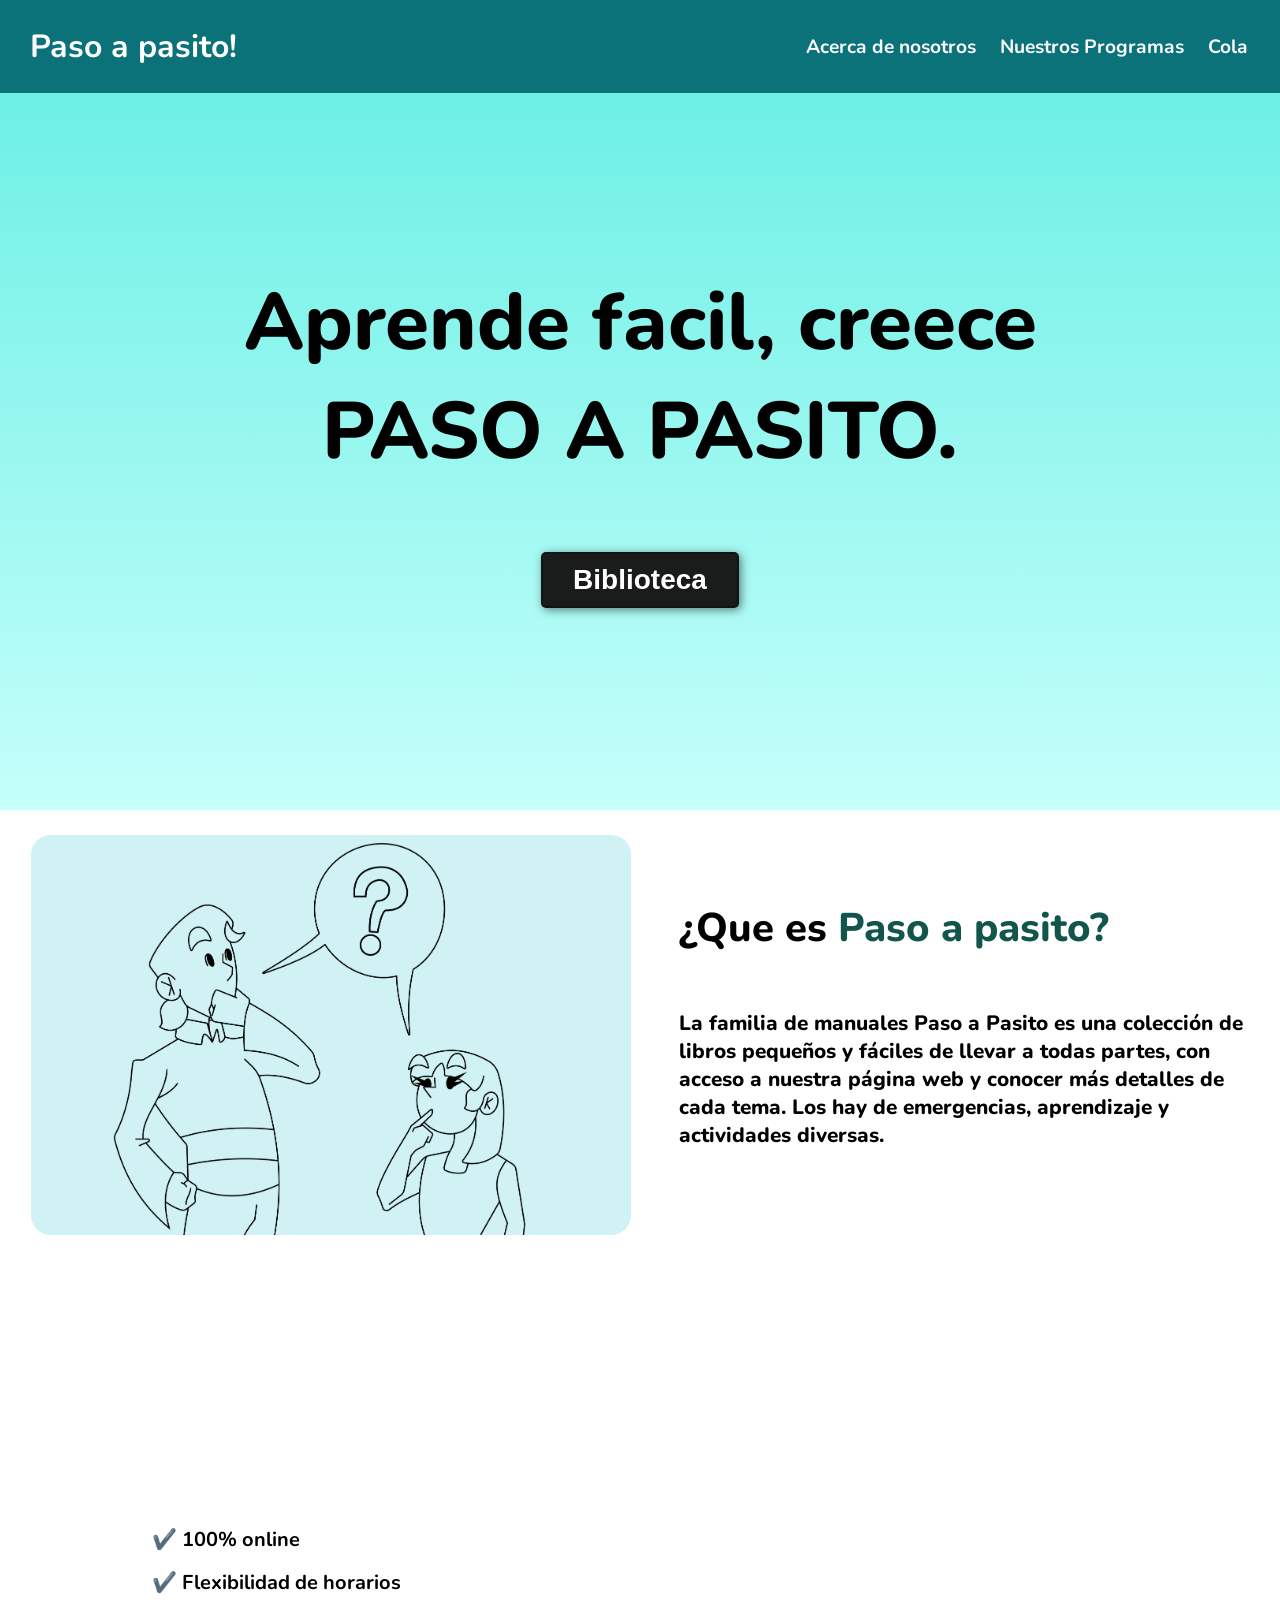
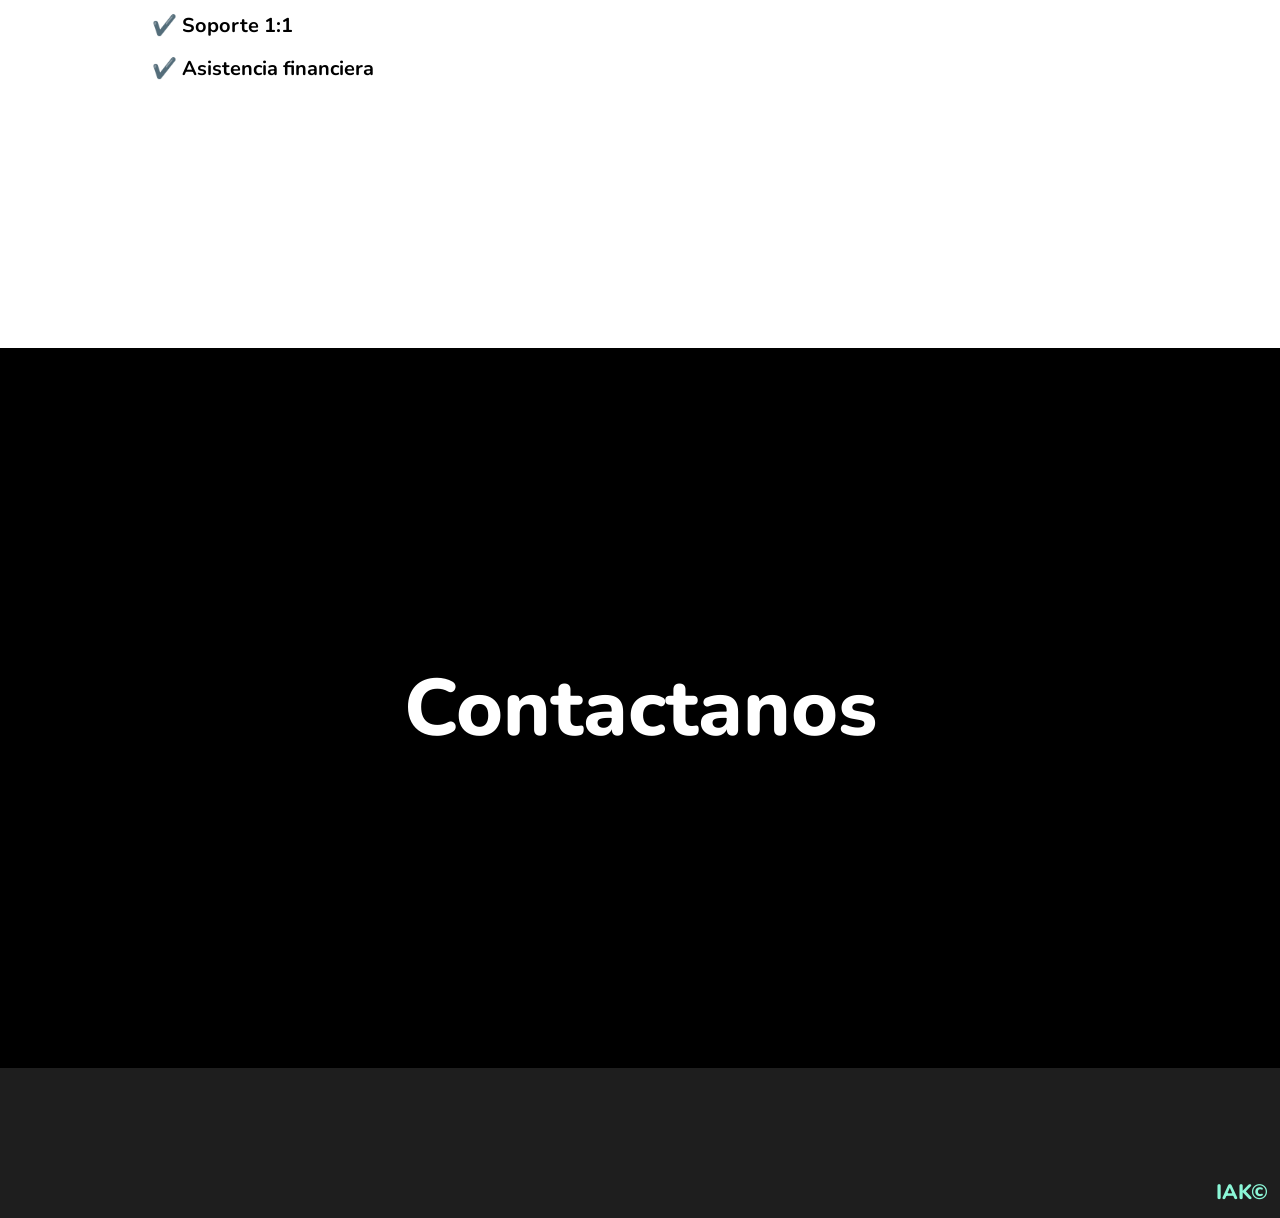
==== index.html @ 9167495b "primer comit" ====
<!DOCTYPE html>
<html lang="en">
<head>
    <title>Paso a pasito!</title>
    <link rel="stylesheet" href="index.css">
</head>
<body>
    <header>
        <div class="container">
            <p class="logo">Paso a pasito!</p>
            <nav>
                <a href="#somos-proya">Acerca de nosotros</a>
                <a href="#nuestros-programas">Nuestros Programas</a>
                <a href="#caracteristicas">Cola</a>
            </nav>
        </div>
    </header>

    <section id="hero">
        <h1>Aprende facil, creece <br>PASO A PASITO.</h1>
        <a href="Biblioteca.html">
            <button>Biblioteca</button>
        </a>
    </section>

    <section id="somos-proya">
        <div class="container">
            <div class="img-container"></div>
            <div class="texto">

                <h2>¿Que es <span class="color-acento">Paso a pasito?</span></h2>
                <p>La familia de manuales Paso a Pasito es una colección de libros pequeños y fáciles de llevar a todas partes, con acceso a nuestra página web y conocer más detalles de cada tema. 
                    Los hay de emergencias, aprendizaje y actividades diversas.</p>
            </div>
        </div>
    </section>


    <section id="caracteristicas">
        <div class="container">
            <ul>
                <li>✔️ 100% online</li>
                <li>✔️ Flexibilidad de horarios</li>
                <li>✔️ Soporte 1:1</li>
                <li>✔️ Asistencia financiera</li>
            </ul>
        </div>
    </section>

    <section id="final">
        <h2>Contactanos</h2>
    </section>

    <footer>
        <div class="container">
            <p>IAK&copy; </p>
        </div>
    </footer>
</body>
</html>
---- index.css ----
@import url('https://fonts.googleapis.com/css2?family=Nunito:wght@300;400;600;700;900&display=swap');
*{
    box-sizing: border-box;
}

html{
    scroll-behavior: smooth;
}

body{
    font-family: 'Nunito', sans-serif;
    margin: 0;
}

h1{ font-size: 3.5em; font-weight: 800; }
h2{ font-size: 2.5em; font-weight: 800; }
h3{ font-size: 2.5em; font-weight: 800; }
p{ font-size: 1.3em;font-weight: 800;}
ul{ list-style: none;}
li{ font-size: 1.25em;}

button{
    font-size: 1.25em;
    font-weight: bold;
    padding: 10px 30px;
    border-radius: 5px;
    border: 2px solid rgba(0,0,0,0.3);
    box-shadow: 2px 2px 10px rgba(0,0,0,0.5);
    color: white;
    background-color: rgb(26, 27, 27);
}

button:hover{
    background-color: rgb(157, 253, 232);
}

.container{
    max-width: 1400px;
    margin: auto;
}

.color-acento{ color:rgb(17, 85, 76); }

header{
    background-color: rgb(11, 114, 122);
    
}

header .logo{
    margin: 0;
    padding: 25px 30px;
    font-weight: bold;
    color: rgb(255, 255, 255);
    font-size: 2em;
}

header .container{
    display: flex;
    flex-direction: column;
    align-items: center;
}

header nav{
    display: flex;
    flex-direction: column;
    text-align: center;
    padding-bottom: 25px;
}

header a{
    padding: 5px 12px;
    text-decoration: none;
    font-weight: bold;
    color: rgb(255, 255, 255);
    font-size: 1.2em; 
}

header a:hover{
    color: rgb(158, 255, 234);
}

#hero{
    display: flex;
    align-items: center;
    justify-content: center;
    text-align: center;
    flex-direction: column;
    height: 90vh;
    background-image: linear-gradient(
        0deg,
        rgba(159, 255, 249, 0.603),
        rgba(98,238,226)
    )
    ,url("media/hero.jpg");
    background-repeat: no-repeat;
    background-size: cover;
    background-position: center center;
}

#hero h1{
    color: rgb(-10, -10, -10);
}

#hero button{
    font-size: 1.75em;
}

#somos-proya .container{
    text-align: center;
    padding: 25px 12px;
    background-color: rgb(255, 255, 255);
}


#caracteristicas .container{
    text-align: center;
    padding: 250px 12px;
}

#caracteristicas li{#nuestros-programas{
    background-color: rgb(161, 230, 213);
    color: white;
    text-align: center;
}



    margin: 16px 0px;
    font-weight: bold;
}

#final{
    display: flex;
    flex-direction: column;
    justify-content: center;
    align-items: center;
    text-align: center;
    background-color: rgb(0, 0, 0);
    color: white;
    height: 80vh;
}

#final h2{
    font-size: 10vw;
}

#final button{
    font-size: 5vw;
}

footer{
    background-color: rgb(30, 30, 30);
}

footer p{
    margin: 0;
    padding: 12px;
    color: rgb(139, 247, 215);
}

footer .container{
    height: 150px;
    display: flex;
    justify-content: center;
    align-items: flex-end;
}

@media (min-width: 850px){
    header{
        position: fixed;
        width: 100%;
    }

    header .container{
        flex-direction: row;
        justify-content: space-between;
    }

    header nav{
        flex-direction: row;
        padding-bottom: 0;
        padding-right: 20px;
    }

    #hero h1{
        font-size: 5em;
    }

    #somos-proya .container{
        display: flex;
        justify-content: space-evenly;
    }

    #somos-proya .texto{
        width: 50%;
        max-width: 600px;
        text-align: initial;
        padding-left: 30px;
        display: flex;
        flex-direction: column;
        justify-content: center;
    }

    #somos-proya h2{
        margin-top: 0px;
    }

    #somos-proya .img-container{
        background-image: url("mantenlacalma_01.jpg");
        background-size: cover;
        background-position: center center;
        height: 400px;
        width: 600px; 
        border-radius: 20px;
    }

    #caracteristicas{
        background-image: url("media/background-2.jpeg");
        background-repeat: no-repeat;
        background-size: 500px 400px;
        background-position: calc(100vw - 500px) 120px;
    }

    #caracteristicas .container{
        text-align: initial;
    }

    #caracteristicas ul{
        margin-left: 100px;
    }

    #final h2{
        font-size: 5em;
    }

    #final button{
        font-size: 2em;
    }

    footer .container{
        justify-content: flex-end;
    }
}

@media (min-width: 1200px) {
    #caracteristicas{
        background-position-x: calc(100vw - 800px);
    }
}
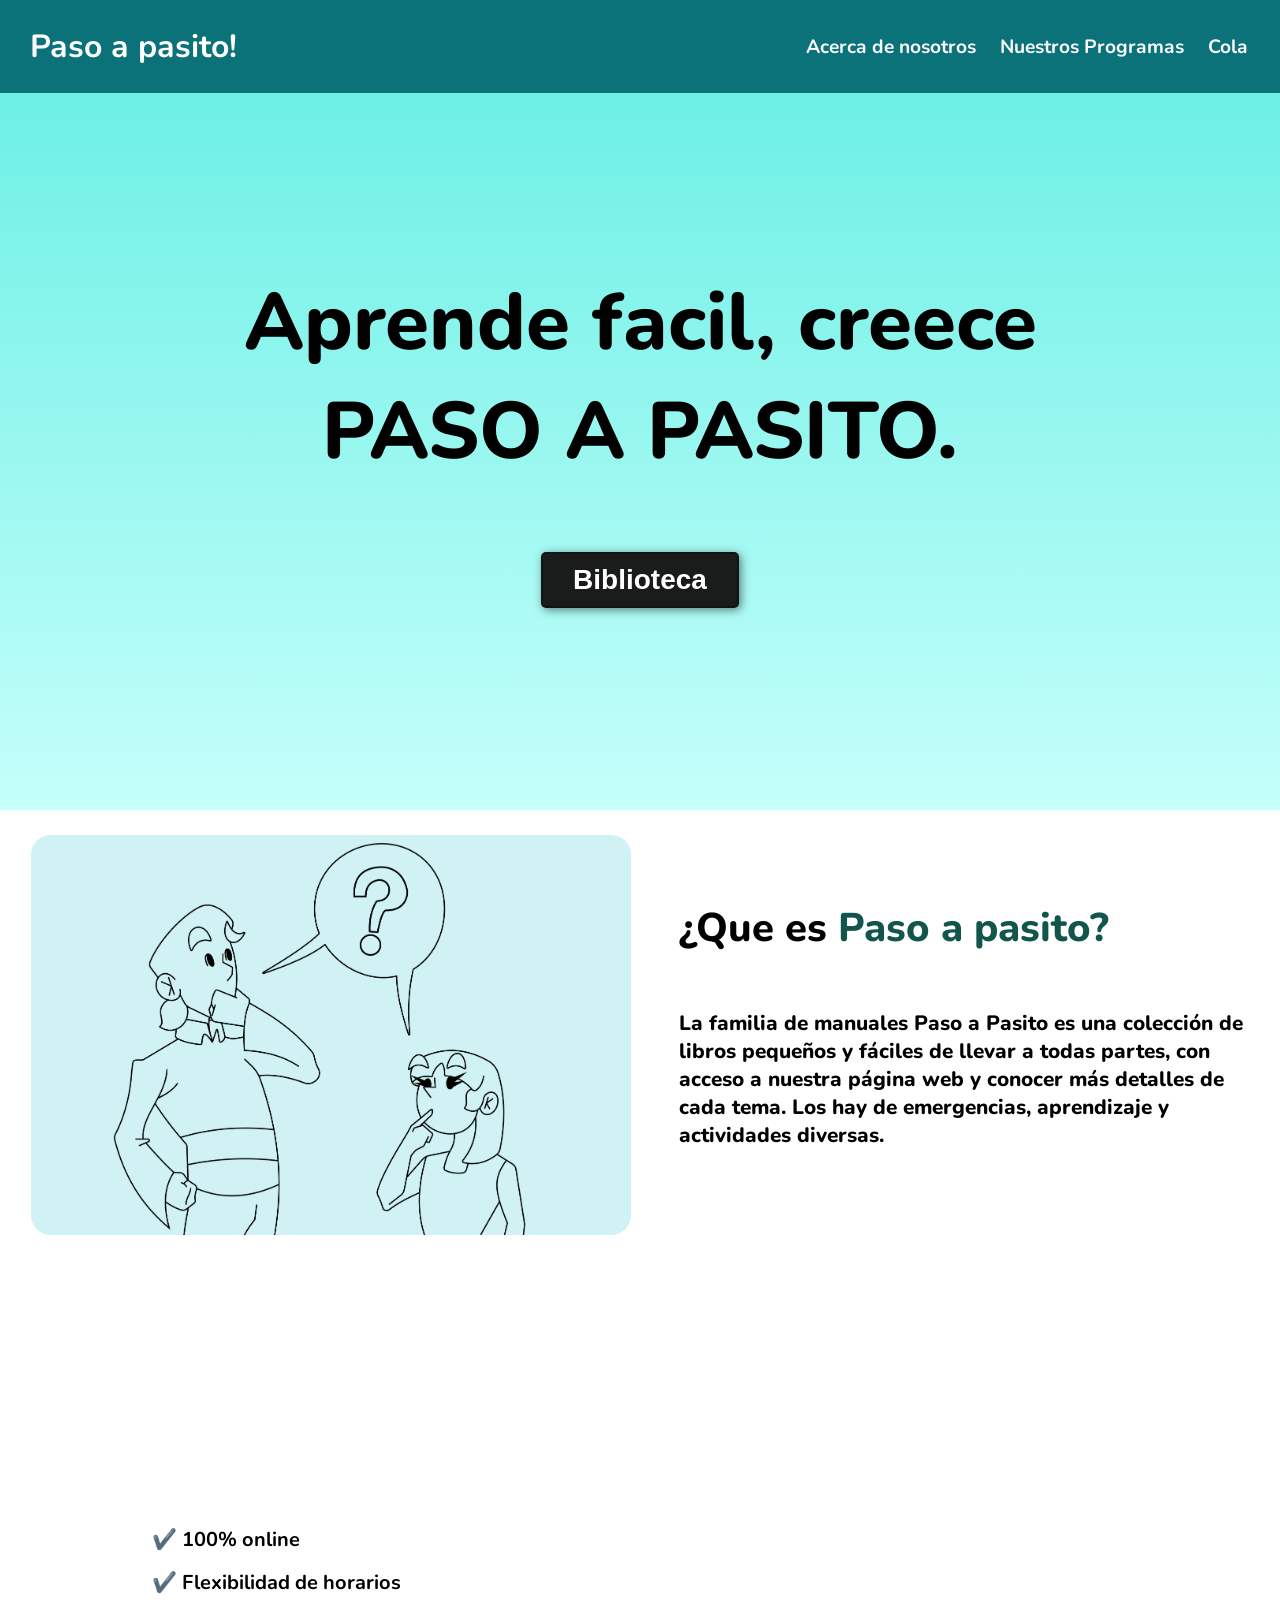
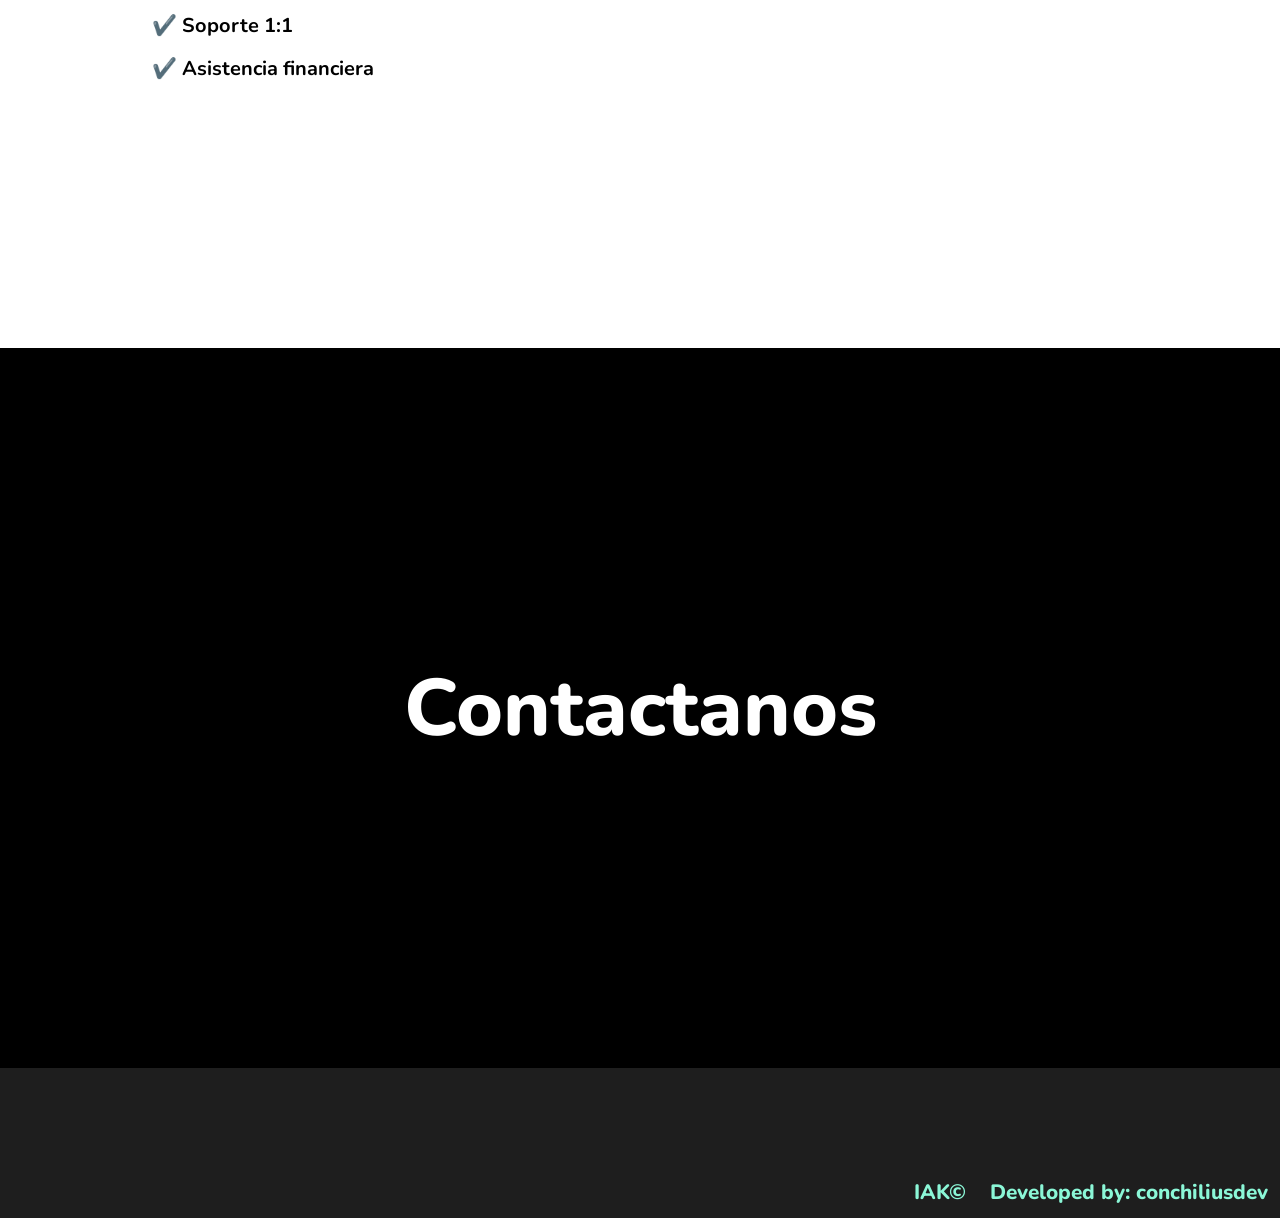
==== commit 33123f25: "se agrega el desarrollador del sitio" ====
--- a/index.html
+++ b/index.html
@@ -54,6 +54,7 @@
     <footer>
         <div class="container">
             <p>IAK&copy; </p>
+            <p>Developed by: conchiliusdev</p>
         </div>
     </footer>
 </body>
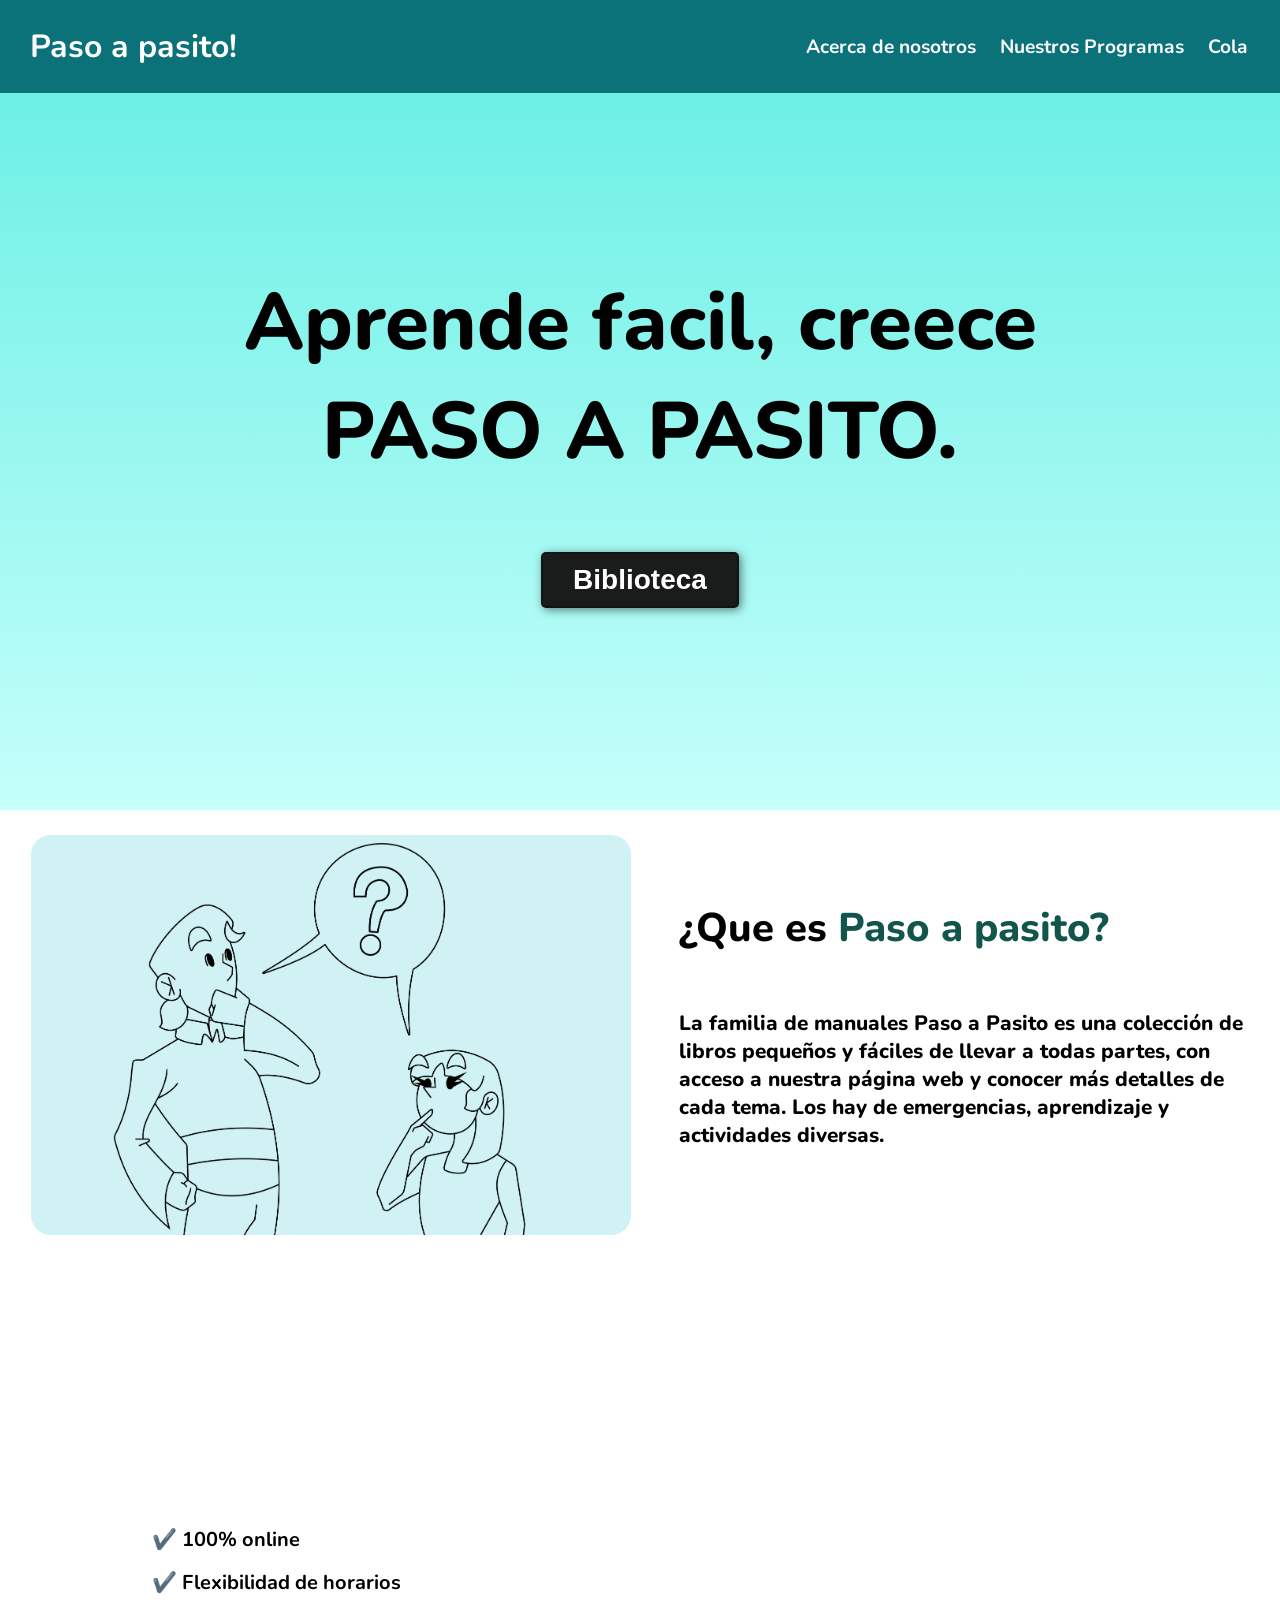
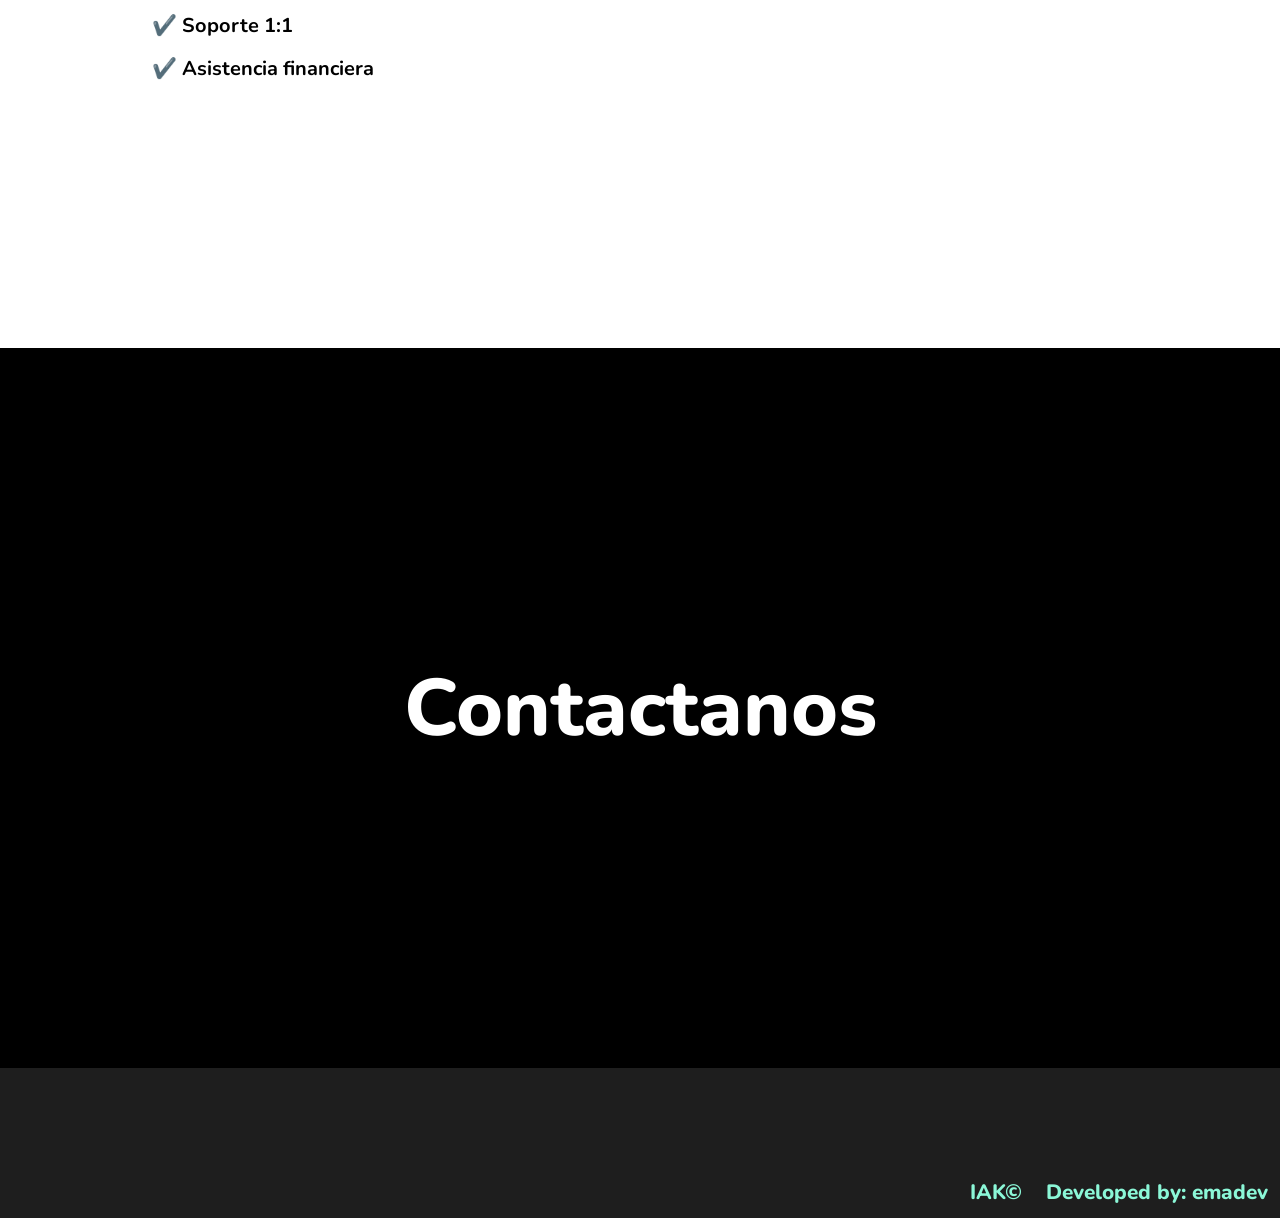
==== commit fb39d7e0: "cambio en nombre del dev" ====
--- a/index.html
+++ b/index.html
@@ -54,8 +54,8 @@
     <footer>
         <div class="container">
             <p>IAK&copy; </p>
-            <p>Developed by: conchiliusdev</p>
+            <p>Developed by: emadev</p>
         </div>
     </footer>
 </body>
-</html>+</html>
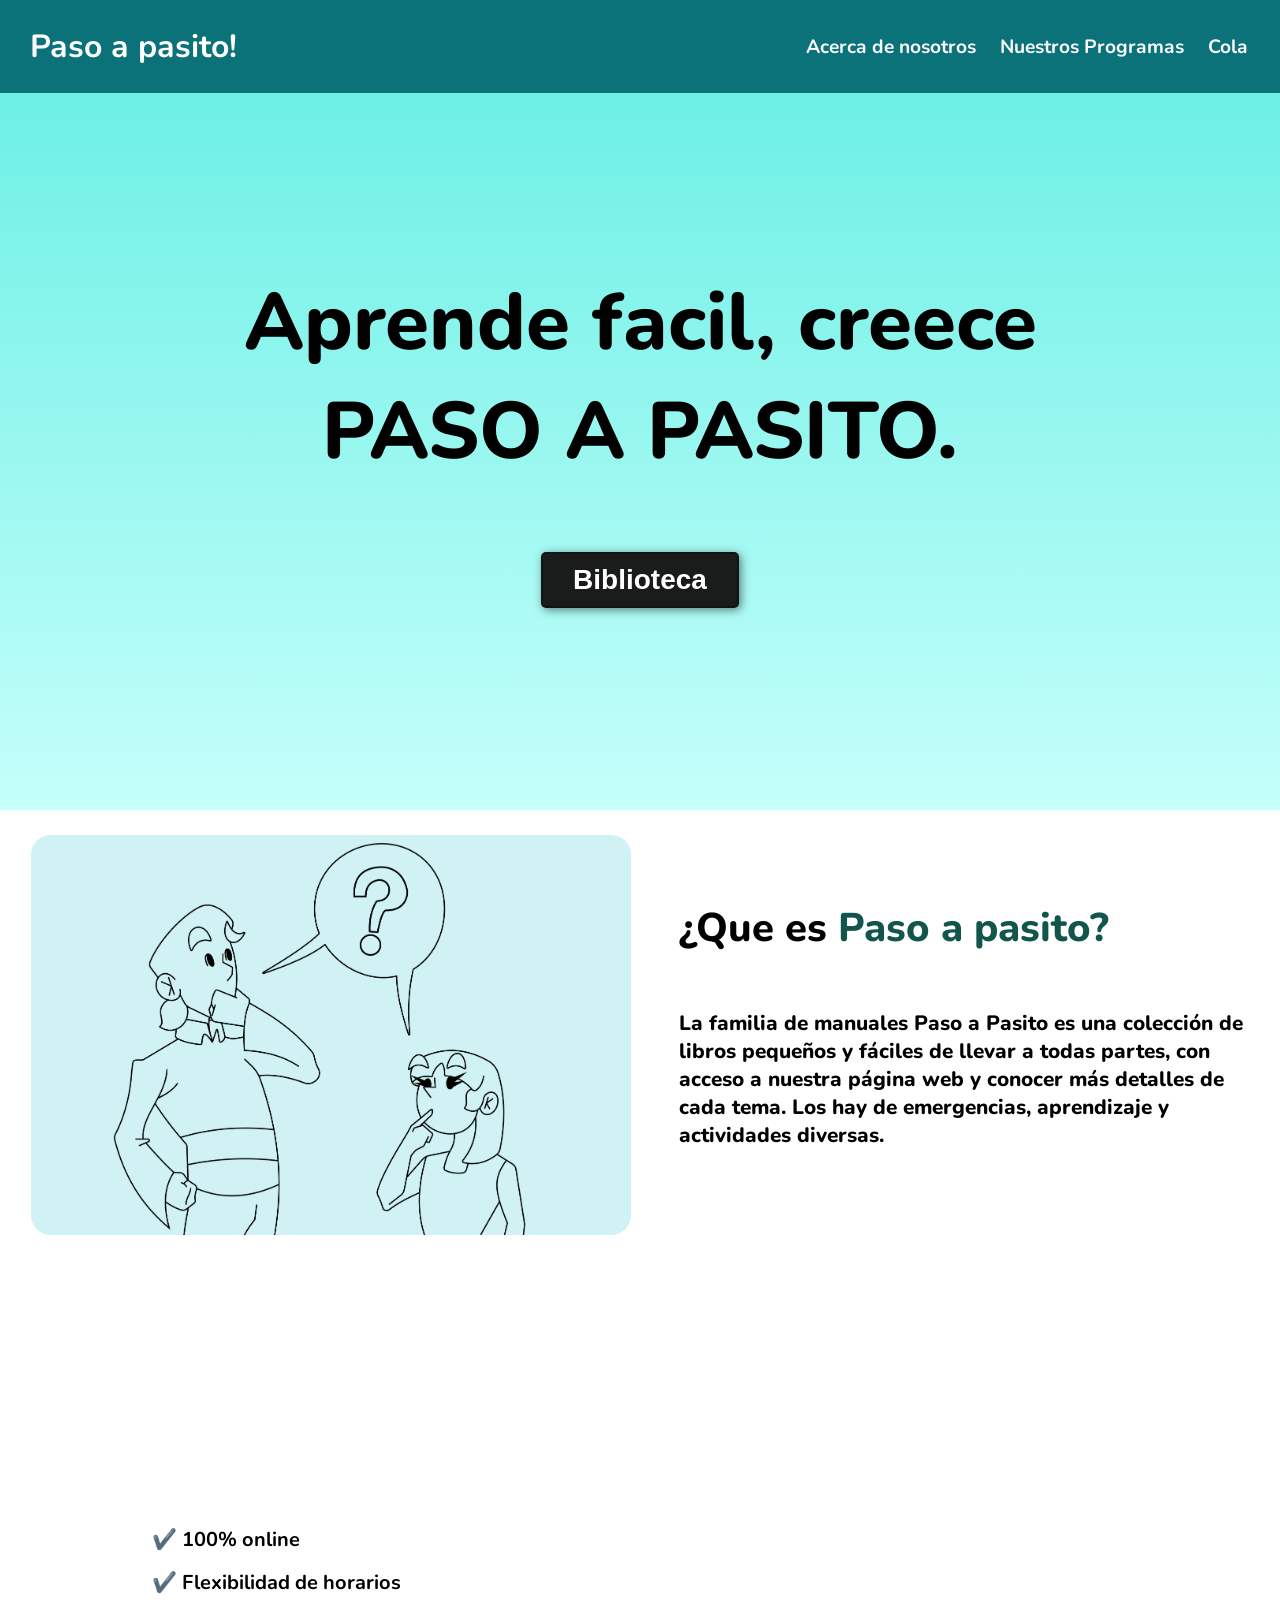
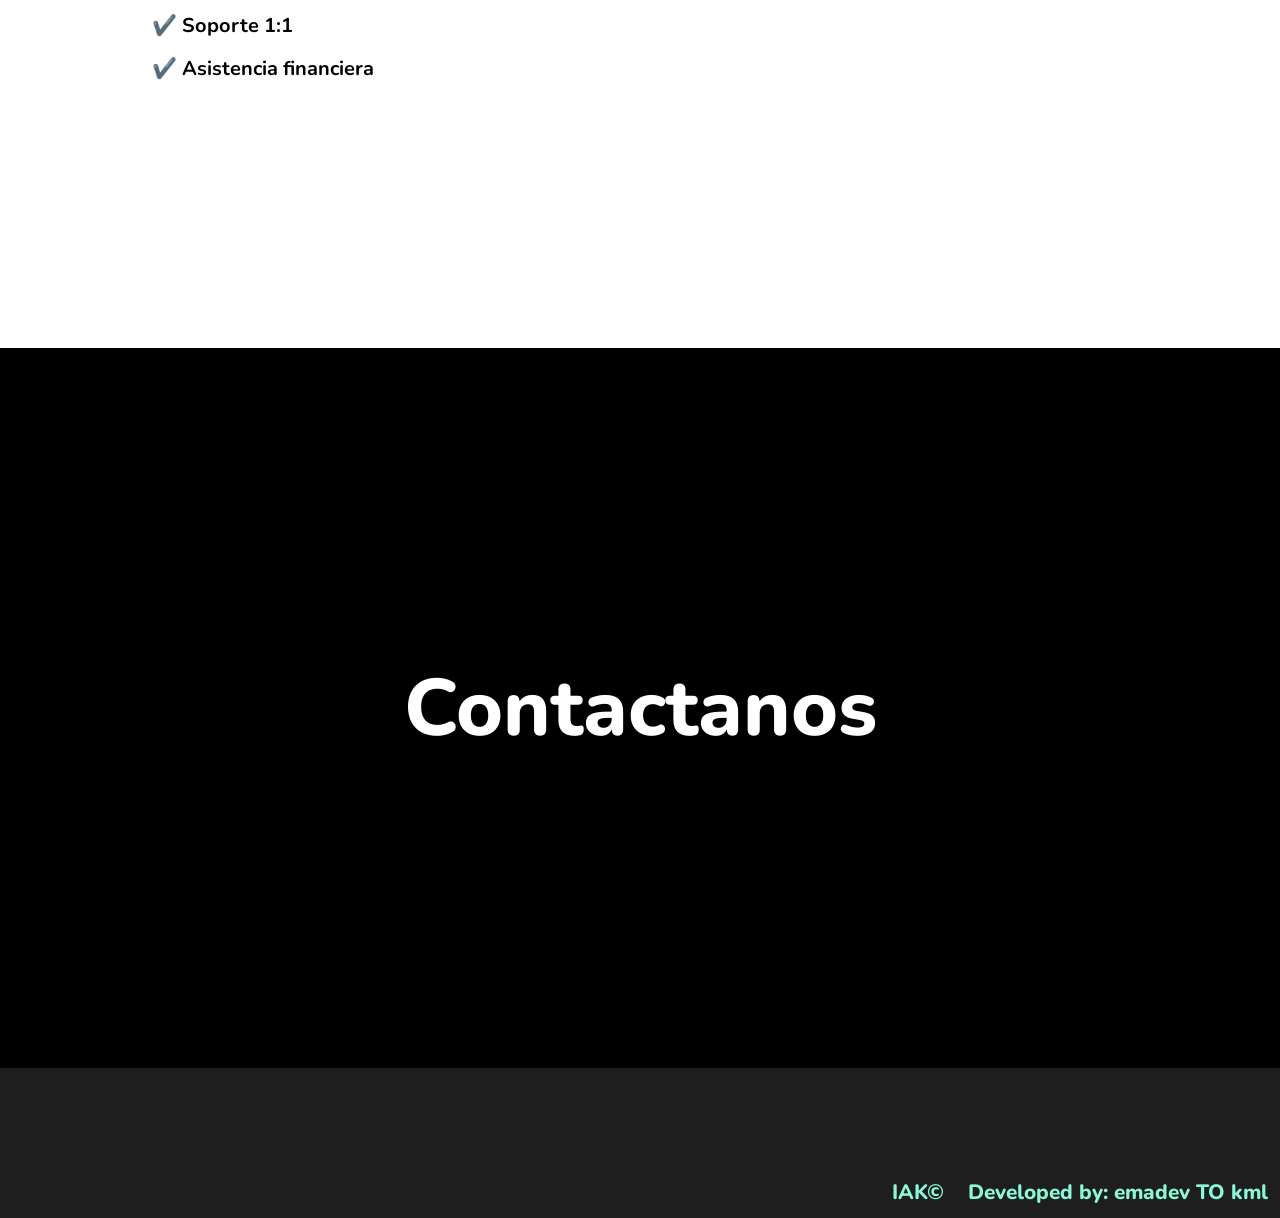
==== commit 023e7584: "cambio en tag de dev" ====
--- a/index.html
+++ b/index.html
@@ -54,7 +54,7 @@
     <footer>
         <div class="container">
             <p>IAK&copy; </p>
-            <p>Developed by: emadev</p>
+            <p>Developed by: emadev TO kml</p>
         </div>
     </footer>
 </body>
